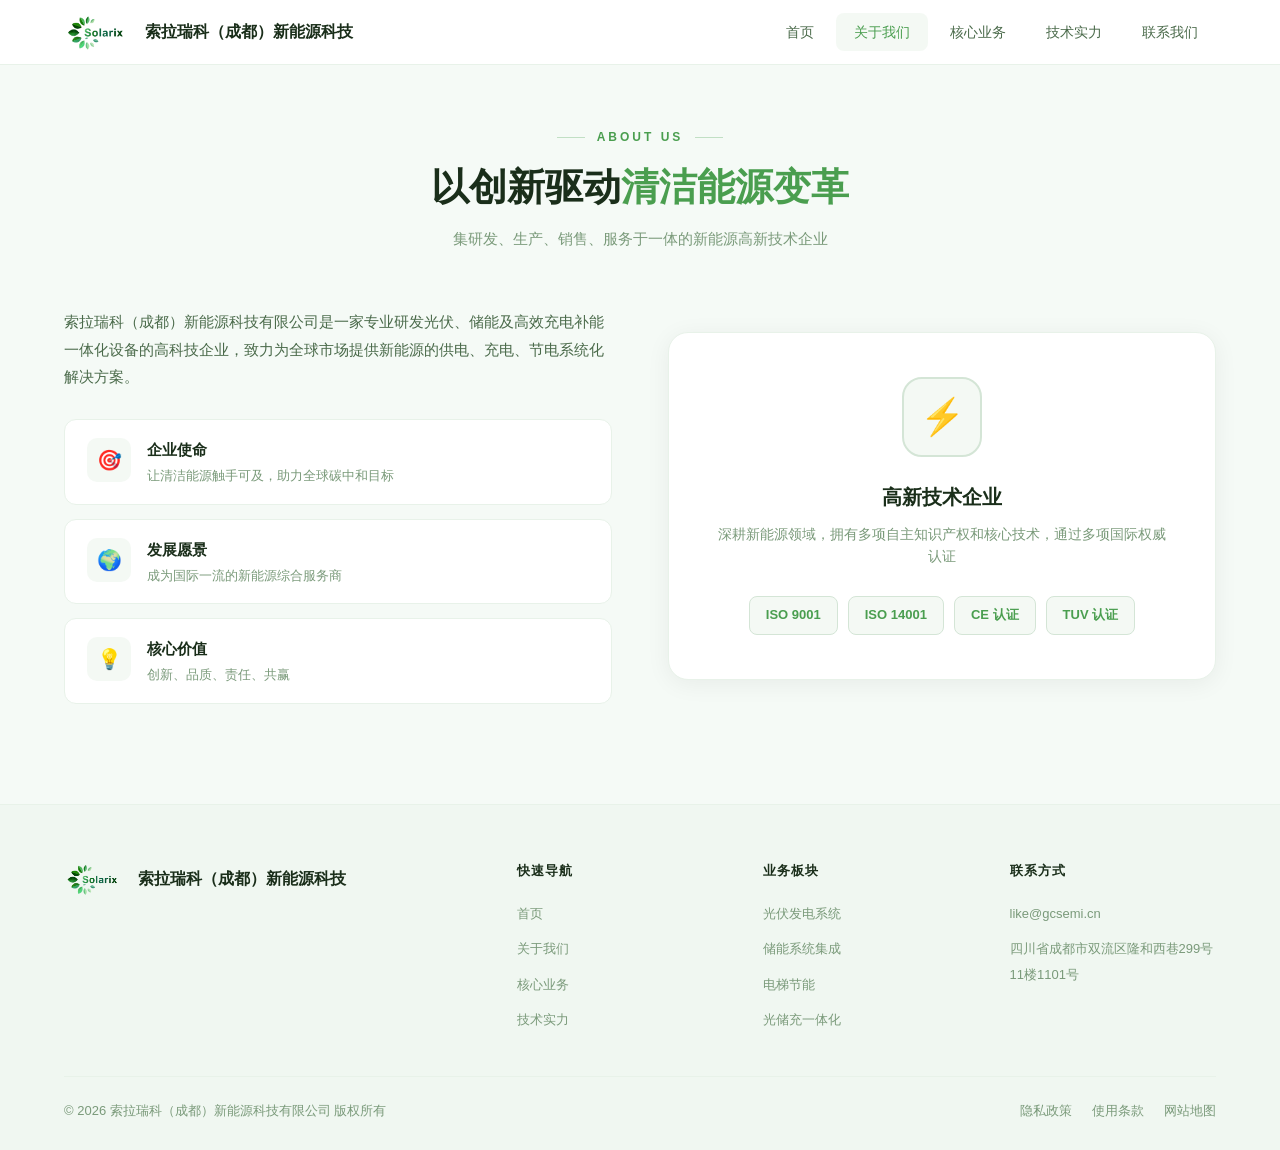
==== about.html @ 478a412e "Initial website deploy" ====
<!DOCTYPE html>
<html lang="zh-CN">
<head>
<meta charset="UTF-8">
<meta name="viewport" content="width=device-width, initial-scale=1.0">
<title>关于我们 - 索拉瑞科（成都）新能源科技</title>
<link rel="stylesheet" href="style.css">
</head>
<body>
<!-- ==================== 顶部导航 ==================== -->
<header class="header" id="header">
  <div class="header-inner">
    <a href="index.html" class="logo">
      <img src="logo.png" alt="索拉瑞科（成都）新能源科技" class="logo-img">
      <span class="logo-text">索拉瑞科（成都）新能源科技</span>
    </a>
    <button class="menu-toggle" id="menuToggle" aria-label="菜单">
      <span></span><span></span><span></span>
    </button>
    <ul class="nav-links" id="navMenu">
      <li><a href="index.html">首页</a></li>
      <li><a href="about.html">关于我们</a></li>
      <li><a href="business.html">核心业务</a></li>
      <li><a href="tech.html">技术实力</a></li>
      <li><a href="contact.html">联系我们</a></li>
    </ul>
  </div>
</header>
<!-- ==================== 关于我们 ==================== -->
<section class="section section-top section-alt">
  <div class="container">
    <div class="section-header">
      <div class="section-tag">ABOUT US</div>
      <h2 class="section-title">以创新驱动<span class="hl">清洁能源变革</span></h2>
      <p class="section-subtitle">集研发、生产、销售、服务于一体的新能源高新技术企业</p>
    </div>
    <div class="about-grid">
      <div>
        <p class="about-desc">
          索拉瑞科（成都）新能源科技有限公司是一家专业研发光伏、储能及高效充电补能一体化设备的高科技企业，致力为全球市场提供新能源的供电、充电、节电系统化解决方案。
        </p>
        <div class="about-features">
          <div class="about-feature">
            <div class="fi">🎯</div>
            <div>
              <h4>企业使命</h4>
              <p>让清洁能源触手可及，助力全球碳中和目标</p>
            </div>
          </div>
          <div class="about-feature">
            <div class="fi">🌍</div>
            <div>
              <h4>发展愿景</h4>
              <p>成为国际一流的新能源综合服务商</p>
            </div>
          </div>
          <div class="about-feature">
            <div class="fi">💡</div>
            <div>
              <h4>核心价值</h4>
              <p>创新、品质、责任、共赢</p>
            </div>
          </div>
        </div>
      </div>
      <div class="about-card">
        <div class="big-icon">⚡</div>
        <h3>高新技术企业</h3>
        <p>深耕新能源领域，拥有多项自主知识产权和核心技术，通过多项国际权威认证</p>
        <div class="cert-list">
          <span class="cert-item">ISO 9001</span>
          <span class="cert-item">ISO 14001</span>
          <span class="cert-item">CE 认证</span>
          <span class="cert-item">TUV 认证</span>
        </div>
      </div>
    </div>
  </div>
</section>
<!-- ==================== 页脚 ==================== -->
<footer class="footer">
  <div class="container">
    <div class="footer-grid">
      <div class="footer-brand">
        <div class="footer-logo-wrap">
          <img src="logo.png" alt="索拉瑞科（成都）新能源科技" class="footer-logo-img">
          <span class="footer-logo-text">索拉瑞科（成都）新能源科技</span>
        </div>
      </div>
      <div class="footer-col">
        <h4>快速导航</h4>
        <ul>
          <li><a href="index.html">首页</a></li>
          <li><a href="about.html">关于我们</a></li>
          <li><a href="business.html">核心业务</a></li>
          <li><a href="tech.html">技术实力</a></li>
        </ul>
      </div>
      <div class="footer-col">
        <h4>业务板块</h4>
        <ul>
          <li><a href="business.html">光伏发电系统</a></li>
          <li><a href="business.html">储能系统集成</a></li>
          <li><a href="business.html">电梯节能</a></li>
          <li><a href="business.html">光储充一体化</a></li>
        </ul>
      </div>
      <div class="footer-col">
        <h4>联系方式</h4>
        <ul>
          <li><a>like@gcsemi.cn</a></li>
          <li><a>四川省成都市双流区隆和西巷299号11楼1101号</a></li>
        </ul>
      </div>
    </div>
    <div class="footer-bottom">
      <span>&copy; 2026 索拉瑞科（成都）新能源科技有限公司 版权所有</span>
      <div class="links">
        <a href="#">隐私政策</a>
        <a href="#">使用条款</a>
        <a href="#">网站地图</a>
      </div>
    </div>
  </div>
</footer>

<button class="back-to-top" id="backToTop" aria-label="回到顶部">↑</button>
<div class="toast" id="toast"></div>
<script>
(function() {
  var menuToggle = document.getElementById('menuToggle');
  var navMenu = document.getElementById('navMenu');
  var header = document.getElementById('header');
  var backToTop = document.getElementById('backToTop');

  menuToggle.addEventListener('click', function() {
    this.classList.toggle('open');
    navMenu.classList.toggle('open');
  });

  navMenu.querySelectorAll('a').forEach(function(link) {
    link.addEventListener('click', function() {
      menuToggle.classList.remove('open');
      navMenu.classList.remove('open');
    });
  });

  window.addEventListener('scroll', function() {
    header.classList.toggle('scrolled', window.scrollY > 10);
    backToTop.classList.toggle('visible', window.scrollY > 600);
  });

  backToTop.addEventListener('click', function() {
    window.scrollTo({ top: 0, behavior: 'smooth' });
  });

  // 导航高亮
  var page = location.pathname.split('/').pop() || 'index.html';
  var anchors = navMenu.querySelectorAll('a');
  anchors.forEach(function(a) {
    if (a.getAttribute('href') === page) {
      a.classList.add('active');
    }
  });
})();
</script>
</body>
</html>
---- style.css ----
:root {
  --bg-white:    #ffffff;
  --bg-light:    #f5faf6;
  --bg-card:     #ffffff;
  --bg-surface:  #eef5ef;
  --border:      #d4e5d6;
  --border-light:#e8f2e9;
  --text-primary:   #1a2e1a;
  --text-secondary: #4a6a4a;
  --text-muted:     #7a9a7a;
  --accent:       #4a9e4f;
  --accent-light: #6dbb70;
  --accent-bg:    rgba(74,158,79,0.06);
  --accent-bg-hover: rgba(74,158,79,0.12);
  --gradient-accent: linear-gradient(135deg, #4a9e4f, #66bb6a);
  --radius: 12px;
  --radius-lg: 20px;
  --shadow-sm: 0 2px 12px rgba(0,0,0,0.04);
  --shadow-md: 0 4px 24px rgba(0,0,0,0.06);
  --shadow-lg: 0 8px 40px rgba(0,0,0,0.08);
}

* { margin: 0; padding: 0; box-sizing: border-box; }

html { scroll-behavior: smooth; scroll-padding-top: 72px; }

body {
  font-family: -apple-system, BlinkMacSystemFont, "Segoe UI", "PingFang SC", "Microsoft YaHei", "Hiragino Sans GB", "Helvetica Neue", Arial, sans-serif;
  background: var(--bg-white);
  color: var(--text-primary);
  line-height: 1.6;
  overflow-x: hidden;
}

.container {
  max-width: 1200px;
  margin: 0 auto;
  padding: 0 24px;
  position: relative;
  z-index: 1;
}

/* ===== 顶部导航 ===== */
.header {
  position: fixed;
  top: 0;
  left: 0;
  right: 0;
  z-index: 1000;
  background: rgba(255,255,255,0.94);
  backdrop-filter: blur(12px);
  -webkit-backdrop-filter: blur(12px);
  border-bottom: 1px solid var(--border-light);
  transition: all 0.3s;
}

.header.scrolled { box-shadow: 0 2px 20px rgba(0,0,0,0.06); }

.header-inner {
  max-width: 1200px;
  margin: 0 auto;
  padding: 0 24px;
  display: flex;
  align-items: center;
  justify-content: space-between;
  height: 64px;
}

.logo {
  display: flex;
  align-items: center;
  gap: 10px;
  text-decoration: none;
}

.logo-img {
  height: 40px;
  width: auto;
  object-fit: contain;
}

.logo-text {
  font-size: 16px;
  font-weight: 700;
  color: var(--text-primary);
  white-space: nowrap;
}

.nav-links {
  display: flex;
  list-style: none;
  gap: 4px;
}

.nav-links a {
  display: block;
  padding: 8px 18px;
  border-radius: 8px;
  font-size: 14px;
  font-weight: 500;
  color: var(--text-secondary);
  text-decoration: none;
  transition: all 0.25s;
}

.nav-links a:hover,
.nav-links a.active {
  color: var(--accent);
  background: var(--accent-bg);
}

.menu-toggle {
  display: none;
  background: none;
  border: none;
  width: 36px;
  height: 36px;
  cursor: pointer;
  flex-direction: column;
  align-items: center;
  justify-content: center;
  gap: 5px;
  padding: 4px;
}

.menu-toggle span {
  display: block;
  width: 22px;
  height: 2px;
  background: var(--text-secondary);
  border-radius: 2px;
  transition: all 0.3s;
}

.menu-toggle.open span:nth-child(1) { transform: rotate(45deg) translate(5px, 5px); background: var(--accent); }
.menu-toggle.open span:nth-child(2) { opacity: 0; }
.menu-toggle.open span:nth-child(3) { transform: rotate(-45deg) translate(5px, -5px); background: var(--accent); }

/* ===== 区块通用 ===== */
.section { padding: 100px 0; position: relative; }
.section-top { padding: 120px 0 100px; position: relative; }

.section-header {
  text-align: center;
  margin-bottom: 56px;
}

.section-tag {
  display: inline-flex;
  align-items: center;
  gap: 12px;
  font-size: 12px;
  font-weight: 700;
  letter-spacing: 3px;
  color: var(--accent);
  margin-bottom: 16px;
}

.section-tag::before,
.section-tag::after {
  content: '';
  width: 28px;
  height: 1px;
  background: var(--accent);
  opacity: 0.3;
}

.section-title {
  font-size: clamp(26px, 3.5vw, 38px);
  font-weight: 800;
  color: var(--text-primary);
  line-height: 1.3;
  margin-bottom: 14px;
}

.section-title .hl {
  color: var(--accent);
}

.section-subtitle {
  font-size: 15px;
  color: var(--text-muted);
  max-width: 580px;
  margin: 0 auto;
  line-height: 1.7;
}

/* ===== Hero（首页）===== */
.hero {
  padding: 170px 0 120px;
  text-align: center;
  position: relative;
  background: linear-gradient(180deg, #f5faf6 0%, #ffffff 100%);
}

.hero-badge {
  display: inline-flex;
  align-items: center;
  gap: 8px;
  padding: 8px 20px;
  background: var(--accent-bg);
  border: 1px solid var(--border);
  border-radius: 9999px;
  font-size: 13px;
  font-weight: 600;
  color: var(--accent);
  margin-bottom: 32px;
  letter-spacing: 0.5px;
}

.hero-badge .dot {
  width: 6px;
  height: 6px;
  background: var(--accent);
  border-radius: 50%;
  animation: pulse-dot 2s infinite;
}

@keyframes pulse-dot {
  0%, 100% { box-shadow: 0 0 0 0 rgba(74,158,79,0.5); }
  50% { box-shadow: 0 0 0 8px rgba(74,158,79,0); }
}

.hero h1 {
  font-size: clamp(36px, 5.5vw, 60px);
  font-weight: 900;
  color: var(--text-primary);
  line-height: 1.15;
  margin-bottom: 20px;
  letter-spacing: -0.5px;
}

.hero h1 .accent {
  color: var(--accent);
}

.hero-desc {
  font-size: clamp(15px, 1.8vw, 19px);
  color: var(--text-secondary);
  margin-bottom: 48px;
  line-height: 1.7;
  max-width: 620px;
  margin-left: auto;
  margin-right: auto;
}

.hero-stats {
  display: flex;
  gap: 56px;
  justify-content: center;
  flex-wrap: wrap;
  margin-bottom: 52px;
}

.hero-stat {
  text-align: center;
  position: relative;
}

.hero-stat:not(:last-child)::after {
  content: '';
  position: absolute;
  right: -28px;
  top: 10%;
  height: 60%;
  width: 1px;
  background: var(--border);
}

.hero-stat .num {
  font-size: clamp(30px, 4.5vw, 48px);
  font-weight: 900;
  color: var(--accent);
  line-height: 1;
  font-variant-numeric: tabular-nums;
}

.hero-stat .lbl {
  font-size: 13px;
  color: var(--text-muted);
  margin-top: 10px;
  letter-spacing: 0.5px;
}

.btn-primary {
  display: inline-flex;
  align-items: center;
  gap: 10px;
  padding: 14px 36px;
  background: var(--gradient-accent);
  color: #fff;
  border: none;
  border-radius: 9999px;
  font-size: 15px;
  font-weight: 700;
  cursor: pointer;
  text-decoration: none;
  transition: all 0.3s;
  box-shadow: 0 4px 20px rgba(74,158,79,0.25);
  letter-spacing: 0.5px;
}

.btn-primary:hover {
  transform: translateY(-2px);
  box-shadow: 0 6px 28px rgba(74,158,79,0.35);
}

.btn-outline {
  display: inline-flex;
  align-items: center;
  gap: 8px;
  padding: 14px 36px;
  background: transparent;
  color: var(--accent);
  border: 2px solid var(--border);
  border-radius: 9999px;
  font-size: 15px;
  font-weight: 600;
  cursor: pointer;
  text-decoration: none;
  transition: all 0.3s;
}

.btn-outline:hover {
  border-color: var(--accent);
  background: var(--accent-bg);
}

.hero-btns {
  display: flex;
  gap: 16px;
  justify-content: center;
  flex-wrap: wrap;
}

/* ===== 关于我们 ===== */
.section-alt { background: var(--bg-light); }

.about-grid {
  display: grid;
  grid-template-columns: 1fr 1fr;
  gap: 56px;
  align-items: center;
}

.about-desc {
  font-size: 15px;
  color: var(--text-secondary);
  line-height: 1.85;
  margin-bottom: 28px;
}

.about-features {
  display: flex;
  flex-direction: column;
  gap: 14px;
}

.about-feature {
  display: flex;
  align-items: flex-start;
  gap: 16px;
  padding: 18px 22px;
  background: var(--bg-white);
  border-radius: var(--radius);
  border: 1px solid var(--border-light);
  transition: all 0.3s;
}

.about-feature:hover {
  border-color: var(--accent);
  box-shadow: var(--shadow-sm);
}

.about-feature .fi {
  width: 44px;
  height: 44px;
  min-width: 44px;
  background: var(--accent-bg);
  border-radius: 10px;
  display: flex;
  align-items: center;
  justify-content: center;
  font-size: 20px;
}

.about-feature h4 {
  font-size: 15px;
  font-weight: 600;
  color: var(--text-primary);
  margin-bottom: 4px;
}

.about-feature p {
  font-size: 13px;
  color: var(--text-muted);
  line-height: 1.5;
}

.about-card {
  background: var(--bg-white);
  border: 1px solid var(--border-light);
  border-radius: var(--radius-lg);
  padding: 44px;
  text-align: center;
  box-shadow: var(--shadow-md);
}

.about-card .big-icon {
  width: 80px;
  height: 80px;
  background: var(--accent-bg);
  border: 2px solid var(--border);
  border-radius: 20px;
  display: flex;
  align-items: center;
  justify-content: center;
  font-size: 36px;
  margin: 0 auto 24px;
}

.about-card h3 {
  font-size: 20px;
  font-weight: 700;
  color: var(--text-primary);
  margin-bottom: 10px;
}

.about-card > p {
  font-size: 14px;
  color: var(--text-muted);
  line-height: 1.6;
  margin-bottom: 28px;
}

.cert-list {
  display: flex;
  gap: 10px;
  justify-content: center;
  flex-wrap: wrap;
}

.cert-item {
  padding: 8px 16px;
  background: var(--accent-bg);
  color: var(--accent);
  border: 1px solid var(--border);
  border-radius: 8px;
  font-size: 13px;
  font-weight: 600;
}

/* ===== 核心业务 ===== */
.business-grid {
  display: grid;
  grid-template-columns: repeat(3, 1fr);
  gap: 24px;
}

.biz-card {
  background: var(--bg-white);
  border: 1px solid var(--border-light);
  border-radius: var(--radius-lg);
  padding: 36px 28px;
  text-align: center;
  transition: all 0.35s;
  box-shadow: var(--shadow-sm);
}

.biz-card:hover {
  border-color: var(--accent);
  box-shadow: var(--shadow-lg);
  transform: translateY(-4px);
}

.biz-card .icon {
  width: 64px;
  height: 64px;
  background: var(--accent-bg);
  border-radius: 16px;
  display: flex;
  align-items: center;
  justify-content: center;
  font-size: 30px;
  margin: 0 auto 20px;
  transition: all 0.35s;
}

.biz-card:hover .icon {
  background: var(--gradient-accent);
}

.biz-card h3 {
  font-size: 17px;
  font-weight: 700;
  color: var(--text-primary);
  margin-bottom: 10px;
}

.biz-card p {
  font-size: 13px;
  color: var(--text-muted);
  line-height: 1.65;
}

/* ===== 光储充一体化详情 ===== */
.feature-detail-section .section-header {
  margin-bottom: 56px;
}

.feature-detail {
  display: grid;
  grid-template-columns: 1fr 1fr;
  gap: 48px;
  align-items: center;
  margin-bottom: 56px;
}

.feature-detail:last-child {
  margin-bottom: 0;
}

.feature-detail.reverse {
  direction: rtl;
}

.feature-detail.reverse > * {
  direction: ltr;
}

.feature-detail-text h3 {
  font-size: 22px;
  font-weight: 700;
  color: var(--text-primary);
  margin-bottom: 24px;
}

.feature-list {
  list-style: none;
  display: flex;
  flex-direction: column;
  gap: 16px;
}

.feature-list li {
  display: flex;
  align-items: flex-start;
  gap: 12px;
  font-size: 15px;
  color: var(--text-secondary);
  line-height: 1.7;
}

.feature-list .marker {
  width: 8px;
  height: 8px;
  min-width: 8px;
  margin-top: 9px;
  background: var(--accent);
  border-radius: 50%;
  box-shadow: 0 0 0 4px var(--accent-bg);
}

.feature-desc {
  font-size: 15px;
  color: var(--text-secondary);
  line-height: 1.85;
}

.feature-detail-img {
  border-radius: var(--radius-lg);
  overflow: hidden;
  box-shadow: var(--shadow-lg);
  border: 1px solid var(--border-light);
}

.feature-detail-img img {
  width: 100%;
  height: 100%;
  object-fit: cover;
  display: block;
}

/* ===== 系统优势及特点 ===== */
.advantage-section .section-header {
  margin-bottom: 56px;
}

.advantage-intro {
  display: grid;
  grid-template-areas:
    "top-left    center    top-right"
    "bottom-left center    bottom-right";
  grid-template-columns: 1fr 260px 1fr;
  grid-template-rows: 1fr 1fr;
  gap: 36px 48px;
  align-items: stretch;
  justify-items: stretch;
  max-width: 1100px;
  margin: 0 auto;
}

.advantage-center {
  width: 260px;
  height: 260px;
  border-radius: 50%;
  overflow: hidden;
  background: var(--bg-white);
  box-shadow: 0 12px 56px rgba(74, 158, 79, 0.18);
  border: 4px solid var(--accent-light);
  display: flex;
  align-items: center;
  justify-content: center;
  padding: 24px;
  transition: all 0.4s;
  align-self: center;
}

.advantage-center img {
  width: 100%;
  height: 100%;
  object-fit: contain;
  display: block;
}

.advantage-card {
  background: var(--bg-white);
  border: 1px solid var(--border-light);
  border-radius: var(--radius-lg);
  padding: 28px;
  box-shadow: var(--shadow-sm);
  transition: all 0.35s;
  display: flex;
  flex-direction: column;
  height: 100%;
}

.advantage-card:hover {
  border-color: var(--accent);
  box-shadow: var(--shadow-lg);
  transform: translateY(-3px);
}

.advantage-num {
  display: inline-block;
  font-size: 13px;
  font-weight: 700;
  color: var(--accent);
  background: var(--accent-bg);
  padding: 4px 12px;
  border-radius: 20px;
  margin-bottom: 14px;
}

.advantage-card h4 {
  font-size: 17px;
  font-weight: 700;
  color: var(--text-primary);
  margin-bottom: 14px;
  line-height: 1.4;
}

.advantage-card ul {
  list-style: none;
  display: flex;
  flex-direction: column;
  gap: 8px;
  flex: 1;
}

.advantage-card li {
  position: relative;
  padding-left: 18px;
  font-size: 14px;
  color: var(--text-secondary);
  line-height: 1.6;
}

.advantage-card li::before {
  content: "";
  position: absolute;
  left: 0;
  top: 10px;
  width: 6px;
  height: 6px;
  background: var(--accent-light);
  border-radius: 50%;
}

/* ===== 技术实力 ===== */
.tech-grid {
  display: grid;
  grid-template-columns: 1fr 1fr;
  gap: 48px;
  align-items: start;
}

.tech-list {
  display: flex;
  flex-direction: column;
  gap: 14px;
}

.tech-item {
  display: flex;
  align-items: center;
  gap: 16px;
  padding: 20px 24px;
  background: var(--bg-white);
  border: 1px solid var(--border-light);
  border-radius: var(--radius);
  transition: all 0.3s;
  box-shadow: var(--shadow-sm);
}

.tech-item:hover {
  border-color: var(--accent);
  box-shadow: var(--shadow-md);
}

.tech-item .n {
  width: 40px;
  height: 40px;
  min-width: 40px;
  background: var(--accent-bg);
  border: 1px solid var(--border);
  color: var(--accent);
  border-radius: 50%;
  display: flex;
  align-items: center;
  justify-content: center;
  font-weight: 800;
  font-size: 14px;
}

.tech-item h4 {
  font-size: 15px;
  font-weight: 600;
  color: var(--text-primary);
  margin-bottom: 2px;
}

.tech-item p {
  font-size: 12px;
  color: var(--text-muted);
}

.tech-highlight {
  background: var(--bg-white);
  border: 1px solid var(--border-light);
  border-radius: var(--radius-lg);
  padding: 48px 36px;
  text-align: center;
  box-shadow: var(--shadow-md);
}

.tech-highlight .big {
  font-size: 72px;
  font-weight: 900;
  line-height: 1;
  color: var(--accent);
  margin-bottom: 10px;
}

.tech-highlight .big-label {
  font-size: 16px;
  color: var(--text-secondary);
  margin-bottom: 36px;
}

.tech-tags {
  display: flex;
  flex-wrap: wrap;
  gap: 10px;
  justify-content: center;
}

.tech-tags span {
  padding: 8px 18px;
  background: var(--accent-bg);
  border: 1px solid var(--border);
  border-radius: 9999px;
  font-size: 13px;
  font-weight: 500;
  color: var(--accent);
}

/* ===== 联系我们 ===== */
.contact-grid {
  display: grid;
  grid-template-columns: 1fr 1.3fr;
  gap: 52px;
  align-items: start;
}

.contact-info-list {
  display: flex;
  flex-direction: column;
  gap: 16px;
  margin-bottom: 24px;
}

.contact-info-item {
  display: flex;
  align-items: flex-start;
  gap: 16px;
  padding: 16px 20px;
  background: var(--bg-white);
  border: 1px solid var(--border-light);
  border-radius: var(--radius);
  transition: all 0.3s;
  box-shadow: var(--shadow-sm);
}

.contact-info-item:hover {
  border-color: var(--accent);
  box-shadow: var(--shadow-md);
}

.contact-info-item .ico {
  width: 46px;
  height: 46px;
  min-width: 46px;
  background: var(--accent-bg);
  border-radius: 12px;
  display: flex;
  align-items: center;
  justify-content: center;
  font-size: 20px;
}

.contact-info-item h4 {
  font-size: 14px;
  font-weight: 600;
  color: var(--text-primary);
  margin-bottom: 2px;
}

.contact-info-item p {
  font-size: 14px;
  color: var(--text-muted);
}

.contact-qr-box {
  display: flex;
  align-items: center;
  gap: 16px;
  padding: 20px;
  background: var(--bg-white);
  border: 1px solid var(--border-light);
  border-radius: var(--radius);
  box-shadow: var(--shadow-sm);
}

.qr-placeholder {
  width: 84px;
  height: 84px;
  min-width: 84px;
  background: var(--bg-surface);
  border: 2px dashed var(--border);
  border-radius: 10px;
  display: flex;
  align-items: center;
  justify-content: center;
  font-size: 11px;
  color: var(--text-muted);
  text-align: center;
  line-height: 1.4;
}

.qr-info h4 {
  font-size: 14px;
  font-weight: 600;
  color: var(--text-primary);
  margin-bottom: 4px;
}

.qr-info p {
  font-size: 12px;
  color: var(--text-muted);
}

.contact-form {
  background: var(--bg-white);
  border: 1px solid var(--border-light);
  border-radius: var(--radius-lg);
  padding: 40px;
  box-shadow: var(--shadow-md);
}

.contact-form h3 {
  font-size: 20px;
  font-weight: 700;
  color: var(--text-primary);
  margin-bottom: 24px;
}

.form-row {
  display: grid;
  grid-template-columns: 1fr 1fr;
  gap: 16px;
  margin-bottom: 16px;
}

.form-group { margin-bottom: 16px; }

.form-group label {
  display: block;
  font-size: 13px;
  font-weight: 600;
  color: var(--text-secondary);
  margin-bottom: 6px;
}

.form-group input,
.form-group textarea,
.form-group select {
  width: 100%;
  padding: 12px 16px;
  background: var(--bg-surface);
  border: 1px solid var(--border);
  border-radius: 10px;
  font-size: 14px;
  color: var(--text-primary);
  transition: all 0.3s;
  font-family: inherit;
  resize: vertical;
}

.form-group input::placeholder,
.form-group textarea::placeholder { color: var(--text-muted); }

.form-group select {
  color: var(--text-secondary);
  cursor: pointer;
}

.form-group input:focus,
.form-group textarea:focus,
.form-group select:focus {
  outline: none;
  border-color: var(--accent);
  box-shadow: 0 0 0 3px rgba(74,158,79,0.1);
}

.btn-submit {
  width: 100%;
  padding: 14px;
  background: var(--gradient-accent);
  color: #fff;
  border: none;
  border-radius: 12px;
  font-size: 16px;
  font-weight: 700;
  cursor: pointer;
  transition: all 0.3s;
  font-family: inherit;
  box-shadow: 0 4px 16px rgba(74,158,79,0.25);
}

.btn-submit:hover {
  box-shadow: 0 6px 24px rgba(74,158,79,0.35);
  transform: translateY(-1px);
}

/* ===== 页脚 ===== */
.footer {
  background: #f0f7f1;
  border-top: 1px solid var(--border-light);
  padding: 56px 0 28px;
}

.footer-grid {
  display: grid;
  grid-template-columns: 2fr 1fr 1fr 1fr;
  gap: 40px;
  margin-bottom: 44px;
}

.footer-logo-wrap {
  display: flex;
  align-items: center;
  gap: 10px;
  margin-bottom: 16px;
}

.footer-logo-img {
  height: 36px;
  width: auto;
  object-fit: contain;
}

.footer-logo-text {
  font-size: 16px;
  font-weight: 700;
  color: var(--text-primary);
}

.footer-brand > p {
  font-size: 13px;
  line-height: 1.7;
  color: var(--text-muted);
}

.footer-col h4 {
  font-size: 13px;
  font-weight: 700;
  color: var(--text-primary);
  margin-bottom: 18px;
  letter-spacing: 1px;
}

.footer-col ul {
  list-style: none;
  display: flex;
  flex-direction: column;
  gap: 10px;
}

.footer-col ul li a {
  color: var(--text-muted);
  text-decoration: none;
  font-size: 13px;
  transition: color 0.2s;
}

.footer-col ul li a:hover { color: var(--accent); }

.footer-bottom {
  border-top: 1px solid var(--border-light);
  padding-top: 24px;
  display: flex;
  justify-content: space-between;
  align-items: center;
  font-size: 13px;
  color: var(--text-muted);
  flex-wrap: wrap;
  gap: 12px;
}

.footer-bottom .links {
  display: flex;
  gap: 20px;
}

.footer-bottom .links a {
  color: var(--text-muted);
  text-decoration: none;
  font-size: 13px;
}

.footer-bottom .links a:hover { color: var(--accent); }

/* ===== Toast ===== */
.toast {
  position: fixed;
  top: 24px;
  left: 50%;
  transform: translateX(-50%) translateY(-120px);
  background: var(--accent);
  color: #fff;
  padding: 12px 30px;
  border-radius: 9999px;
  font-size: 14px;
  font-weight: 700;
  z-index: 9999;
  transition: transform 0.4s cubic-bezier(0.175, 0.885, 0.32, 1.275);
  box-shadow: 0 6px 24px rgba(74,158,79,0.3);
}

.toast.show { transform: translateX(-50%) translateY(0); }

/* ===== 回到顶部 ===== */
.back-to-top {
  position: fixed;
  bottom: 32px;
  right: 32px;
  width: 44px;
  height: 44px;
  background: var(--bg-white);
  border: 1px solid var(--border);
  color: var(--accent);
  border-radius: 50%;
  font-size: 18px;
  cursor: pointer;
  opacity: 0;
  pointer-events: none;
  transition: all 0.3s;
  z-index: 999;
  box-shadow: var(--shadow-md);
}

.back-to-top.visible {
  opacity: 1;
  pointer-events: auto;
}

.back-to-top:hover {
  border-color: var(--accent);
  background: var(--accent);
  color: #fff;
  transform: translateY(-2px);
}

/* ===== 响应式 ===== */
@media (max-width: 900px) {
  .header-inner { height: 56px; }

  .menu-toggle { display: flex; }

  .nav-links {
    position: fixed;
    top: 56px;
    left: 0;
    right: 0;
    background: rgba(255,255,255,0.98);
    backdrop-filter: blur(12px);
    flex-direction: column;
    padding: 16px;
    border-bottom: 1px solid var(--border-light);
    box-shadow: var(--shadow-md);
    transform: translateY(-120%);
    transition: transform 0.3s;
    gap: 2px;
  }

  .nav-links.open { transform: translateY(0); }

  .section { padding: 80px 0; }
  .section-top { padding: 100px 0 80px; }
  .hero { padding: 130px 0 80px; }
  .hero-stats { gap: 28px; }

  .hero-stat:not(:last-child)::after { display: none; }

  .about-grid,
  .tech-grid,
  .contact-grid,
  .feature-detail { grid-template-columns: 1fr; gap: 36px; }

  .feature-detail.reverse { direction: ltr; }

  .feature-detail-text h3 { font-size: 20px; margin-bottom: 20px; }

  .feature-detail-img { order: -1; }

  .business-grid { grid-template-columns: 1fr 1fr; gap: 16px; }

  .advantage-intro {
    grid-template-areas:
      "top-left"
      "top-right"
      "center"
      "bottom-left"
      "bottom-right";
    grid-template-columns: 1fr;
    grid-template-rows: auto;
    gap: 20px;
  }

  .advantage-center { width: 180px; height: 180px; margin: 12px auto; }

  .advantage-card { max-width: 480px; width: 100%; }

  .footer-grid { grid-template-columns: 1fr 1fr; gap: 32px; }

  .form-row { grid-template-columns: 1fr; }
}

@media (max-width: 560px) {
  .business-grid { grid-template-columns: 1fr; }
  .footer-grid { grid-template-columns: 1fr; }
  .footer-bottom { flex-direction: column; text-align: center; }
  .hero-btns { flex-direction: column; align-items: center; }
  .hero-btns .btn-primary,
  .hero-btns .btn-outline { width: 100%; justify-content: center; }
  .hero-stat .num { font-size: 32px; }
}
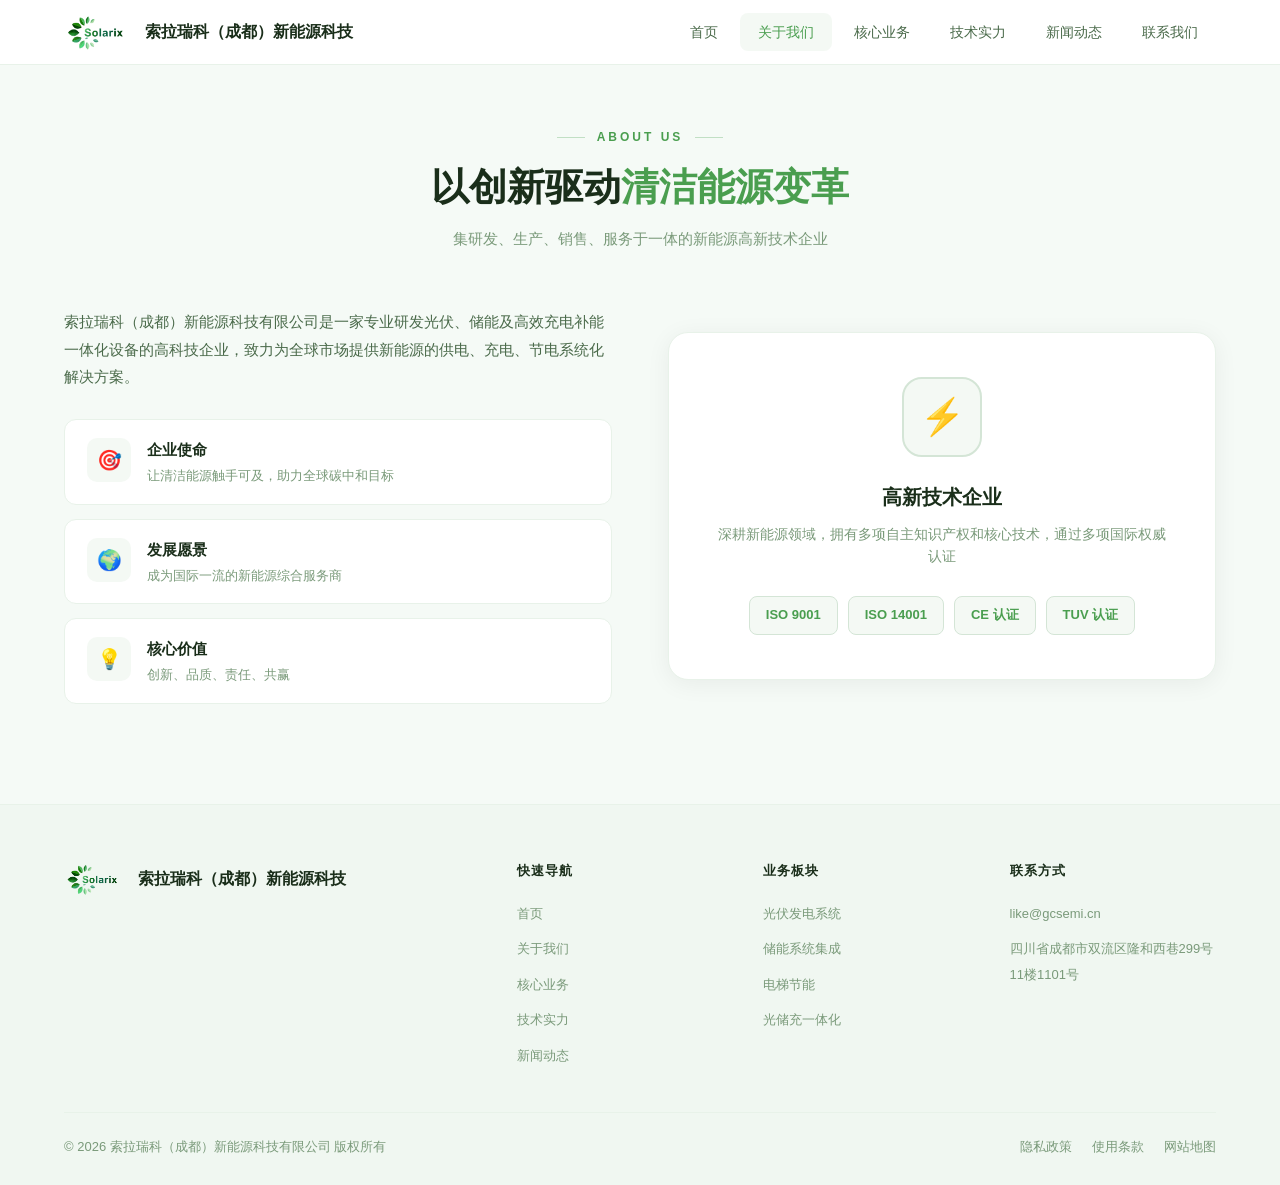
==== commit af440b81: "feat: add CMS backend - about.html" ====
--- a/about.html
+++ b/about.html
@@ -1,168 +1,161 @@
-<!DOCTYPE html>
-<html lang="zh-CN">
-<head>
-<meta charset="UTF-8">
-<meta name="viewport" content="width=device-width, initial-scale=1.0">
-<title>关于我们 - 索拉瑞科（成都）新能源科技</title>
-<link rel="stylesheet" href="style.css">
-</head>
-<body>
-<!-- ==================== 顶部导航 ==================== -->
-<header class="header" id="header">
-  <div class="header-inner">
-    <a href="index.html" class="logo">
-      <img src="logo.png" alt="索拉瑞科（成都）新能源科技" class="logo-img">
-      <span class="logo-text">索拉瑞科（成都）新能源科技</span>
-    </a>
-    <button class="menu-toggle" id="menuToggle" aria-label="菜单">
-      <span></span><span></span><span></span>
-    </button>
-    <ul class="nav-links" id="navMenu">
-      <li><a href="index.html">首页</a></li>
-      <li><a href="about.html">关于我们</a></li>
-      <li><a href="business.html">核心业务</a></li>
-      <li><a href="tech.html">技术实力</a></li>
-      <li><a href="contact.html">联系我们</a></li>
-    </ul>
-  </div>
-</header>
-<!-- ==================== 关于我们 ==================== -->
-<section class="section section-top section-alt">
-  <div class="container">
-    <div class="section-header">
-      <div class="section-tag">ABOUT US</div>
-      <h2 class="section-title">以创新驱动<span class="hl">清洁能源变革</span></h2>
-      <p class="section-subtitle">集研发、生产、销售、服务于一体的新能源高新技术企业</p>
-    </div>
-    <div class="about-grid">
-      <div>
-        <p class="about-desc">
-          索拉瑞科（成都）新能源科技有限公司是一家专业研发光伏、储能及高效充电补能一体化设备的高科技企业，致力为全球市场提供新能源的供电、充电、节电系统化解决方案。
-        </p>
-        <div class="about-features">
-          <div class="about-feature">
-            <div class="fi">🎯</div>
-            <div>
-              <h4>企业使命</h4>
-              <p>让清洁能源触手可及，助力全球碳中和目标</p>
-            </div>
-          </div>
-          <div class="about-feature">
-            <div class="fi">🌍</div>
-            <div>
-              <h4>发展愿景</h4>
-              <p>成为国际一流的新能源综合服务商</p>
-            </div>
-          </div>
-          <div class="about-feature">
-            <div class="fi">💡</div>
-            <div>
-              <h4>核心价值</h4>
-              <p>创新、品质、责任、共赢</p>
-            </div>
-          </div>
-        </div>
-      </div>
-      <div class="about-card">
-        <div class="big-icon">⚡</div>
-        <h3>高新技术企业</h3>
-        <p>深耕新能源领域，拥有多项自主知识产权和核心技术，通过多项国际权威认证</p>
-        <div class="cert-list">
-          <span class="cert-item">ISO 9001</span>
-          <span class="cert-item">ISO 14001</span>
-          <span class="cert-item">CE 认证</span>
-          <span class="cert-item">TUV 认证</span>
-        </div>
-      </div>
-    </div>
-  </div>
-</section>
-<!-- ==================== 页脚 ==================== -->
-<footer class="footer">
-  <div class="container">
-    <div class="footer-grid">
-      <div class="footer-brand">
-        <div class="footer-logo-wrap">
-          <img src="logo.png" alt="索拉瑞科（成都）新能源科技" class="footer-logo-img">
-          <span class="footer-logo-text">索拉瑞科（成都）新能源科技</span>
-        </div>
-      </div>
-      <div class="footer-col">
-        <h4>快速导航</h4>
-        <ul>
-          <li><a href="index.html">首页</a></li>
-          <li><a href="about.html">关于我们</a></li>
-          <li><a href="business.html">核心业务</a></li>
-          <li><a href="tech.html">技术实力</a></li>
-        </ul>
-      </div>
-      <div class="footer-col">
-        <h4>业务板块</h4>
-        <ul>
-          <li><a href="business.html">光伏发电系统</a></li>
-          <li><a href="business.html">储能系统集成</a></li>
-          <li><a href="business.html">电梯节能</a></li>
-          <li><a href="business.html">光储充一体化</a></li>
-        </ul>
-      </div>
-      <div class="footer-col">
-        <h4>联系方式</h4>
-        <ul>
-          <li><a>like@gcsemi.cn</a></li>
-          <li><a>四川省成都市双流区隆和西巷299号11楼1101号</a></li>
-        </ul>
-      </div>
-    </div>
-    <div class="footer-bottom">
-      <span>&copy; 2026 索拉瑞科（成都）新能源科技有限公司 版权所有</span>
-      <div class="links">
-        <a href="#">隐私政策</a>
-        <a href="#">使用条款</a>
-        <a href="#">网站地图</a>
-      </div>
-    </div>
-  </div>
-</footer>
-
-<button class="back-to-top" id="backToTop" aria-label="回到顶部">↑</button>
-<div class="toast" id="toast"></div>
-<script>
-(function() {
-  var menuToggle = document.getElementById('menuToggle');
-  var navMenu = document.getElementById('navMenu');
-  var header = document.getElementById('header');
-  var backToTop = document.getElementById('backToTop');
-
-  menuToggle.addEventListener('click', function() {
-    this.classList.toggle('open');
-    navMenu.classList.toggle('open');
-  });
-
-  navMenu.querySelectorAll('a').forEach(function(link) {
-    link.addEventListener('click', function() {
-      menuToggle.classList.remove('open');
-      navMenu.classList.remove('open');
-    });
-  });
-
-  window.addEventListener('scroll', function() {
-    header.classList.toggle('scrolled', window.scrollY > 10);
-    backToTop.classList.toggle('visible', window.scrollY > 600);
-  });
-
-  backToTop.addEventListener('click', function() {
-    window.scrollTo({ top: 0, behavior: 'smooth' });
-  });
-
-  // 导航高亮
-  var page = location.pathname.split('/').pop() || 'index.html';
-  var anchors = navMenu.querySelectorAll('a');
-  anchors.forEach(function(a) {
-    if (a.getAttribute('href') === page) {
-      a.classList.add('active');
-    }
-  });
-})();
-</script>
-</body>
-</html>+<!DOCTYPE html>
+<html lang="zh-CN">
+<head>
+<meta charset="UTF-8">
+<meta name="viewport" content="width=device-width, initial-scale=1.0">
+<title>关于我们 - 索拉瑞科（成都）新能源科技</title>
+<link rel="stylesheet" href="style.css">
+</head>
+<body>
+<header class="header" id="header">
+  <div class="header-inner">
+    <a href="index.html" class="logo">
+      <img src="logo.png" alt="索拉瑞科（成都）新能源科技" class="logo-img">
+      <span class="logo-text" data-c="company_name">索拉瑞科（成都）新能源科技</span>
+    </a>
+    <button class="menu-toggle" id="menuToggle" aria-label="菜单">
+      <span></span><span></span><span></span>
+    </button>
+    <ul class="nav-links" id="navMenu">
+      <li><a href="index.html">首页</a></li>
+      <li><a href="about.html">关于我们</a></li>
+      <li><a href="business.html">核心业务</a></li>
+      <li><a href="tech.html">技术实力</a></li>
+      <li><a href="news.html">新闻动态</a></li>
+      <li><a href="contact.html">联系我们</a></li>
+    </ul>
+  </div>
+</header>
+<section class="section section-top section-alt">
+  <div class="container">
+    <div class="section-header">
+      <div class="section-tag" id="about-tag">ABOUT US</div>
+      <h2 class="section-title"><span id="about-title-prefix">以创新驱动</span><span class="hl" id="about-title-hl">清洁能源变革</span></h2>
+      <p class="section-subtitle" id="about-subtitle">集研发、生产、销售、服务于一体的新能源高新技术企业</p>
+    </div>
+    <div class="about-grid">
+      <div>
+        <p class="about-desc" id="about-desc">
+          索拉瑞科（成都）新能源科技有限公司是一家专业研发光伏、储能及高效充电补能一体化设备的高科技企业，致力为全球市场提供新能源的供电、充电、节电系统化解决方案。
+        </p>
+        <div class="about-features">
+          <div class="about-feature">
+            <div class="fi">🎯</div>
+            <div>
+              <h4 id="about-mission-title">企业使命</h4>
+              <p id="about-mission-desc">让清洁能源触手可及，助力全球碳中和目标</p>
+            </div>
+          </div>
+          <div class="about-feature">
+            <div class="fi">🌍</div>
+            <div>
+              <h4 id="about-vision-title">发展愿景</h4>
+              <p id="about-vision-desc">成为国际一流的新能源综合服务商</p>
+            </div>
+          </div>
+          <div class="about-feature">
+            <div class="fi">💡</div>
+            <div>
+              <h4 id="about-values-title">核心价值</h4>
+              <p id="about-values-desc">创新、品质、责任、共赢</p>
+            </div>
+          </div>
+        </div>
+      </div>
+      <div class="about-card">
+        <div class="big-icon">⚡</div>
+        <h3 id="about-card-title">高新技术企业</h3>
+        <p id="about-card-desc">深耕新能源领域，拥有多项自主知识产权和核心技术，通过多项国际权威认证</p>
+        <div class="cert-list">
+          <span class="cert-item" id="cert1">ISO 9001</span>
+          <span class="cert-item" id="cert2">ISO 14001</span>
+          <span class="cert-item" id="cert3">CE 认证</span>
+          <span class="cert-item" id="cert4">TUV 认证</span>
+        </div>
+      </div>
+    </div>
+  </div>
+</section>
+<footer class="footer">
+  <div class="container">
+    <div class="footer-grid">
+      <div class="footer-brand">
+        <div class="footer-logo-wrap">
+          <img src="logo.png" alt="索拉瑞科（成都）新能源科技" class="footer-logo-img">
+          <span class="footer-logo-text" data-c="company_name">索拉瑞科（成都）新能源科技</span>
+        </div>
+      </div>
+      <div class="footer-col">
+        <h4>快速导航</h4>
+        <ul>
+          <li><a href="index.html">首页</a></li>
+          <li><a href="about.html">关于我们</a></li>
+          <li><a href="business.html">核心业务</a></li>
+          <li><a href="tech.html">技术实力</a></li>
+          <li><a href="news.html">新闻动态</a></li>
+        </ul>
+      </div>
+      <div class="footer-col">
+        <h4>业务板块</h4>
+        <ul>
+          <li><a href="business.html">光伏发电系统</a></li>
+          <li><a href="business.html">储能系统集成</a></li>
+          <li><a href="business.html">电梯节能</a></li>
+          <li><a href="business.html">光储充一体化</a></li>
+        </ul>
+      </div>
+      <div class="footer-col">
+        <h4>联系方式</h4>
+        <ul>
+          <li><a data-c="email">like@gcsemi.cn</a></li>
+          <li><a data-c="address">四川省成都市双流区隆和西巷299号11楼1101号</a></li>
+        </ul>
+      </div>
+    </div>
+    <div class="footer-bottom">
+      <span>&copy; <span data-c="copyright_year">2026</span> <span data-c="company_full">索拉瑞科（成都）新能源科技有限公司</span> 版权所有</span>
+      <div class="links">
+        <a href="#">隐私政策</a>
+        <a href="#">使用条款</a>
+        <a href="#">网站地图</a>
+      </div>
+    </div>
+  </div>
+</footer>
+<button class="back-to-top" id="backToTop" aria-label="回到顶部">↑</button>
+<div class="toast" id="toast"></div>
+<script src="js/content-loader.js"></script>
+<script>
+(function() {
+  var menuToggle = document.getElementById('menuToggle');
+  var navMenu = document.getElementById('navMenu');
+  var header = document.getElementById('header');
+  var backToTop = document.getElementById('backToTop');
+  menuToggle.addEventListener('click', function() {
+    this.classList.toggle('open');
+    navMenu.classList.toggle('open');
+  });
+  navMenu.querySelectorAll('a').forEach(function(link) {
+    link.addEventListener('click', function() {
+      menuToggle.classList.remove('open');
+      navMenu.classList.remove('open');
+    });
+  });
+  window.addEventListener('scroll', function() {
+    header.classList.toggle('scrolled', window.scrollY > 10);
+    backToTop.classList.toggle('visible', window.scrollY > 600);
+  });
+  backToTop.addEventListener('click', function() {
+    window.scrollTo({ top: 0, behavior: 'smooth' });
+  });
+  var page = location.pathname.split('/').pop() || 'index.html';
+  var anchors = navMenu.querySelectorAll('a');
+  anchors.forEach(function(a) {
+    if (a.getAttribute('href') === page) {
+      a.classList.add('active');
+    }
+  });
+})();
+</script>
+</body>
+</html>
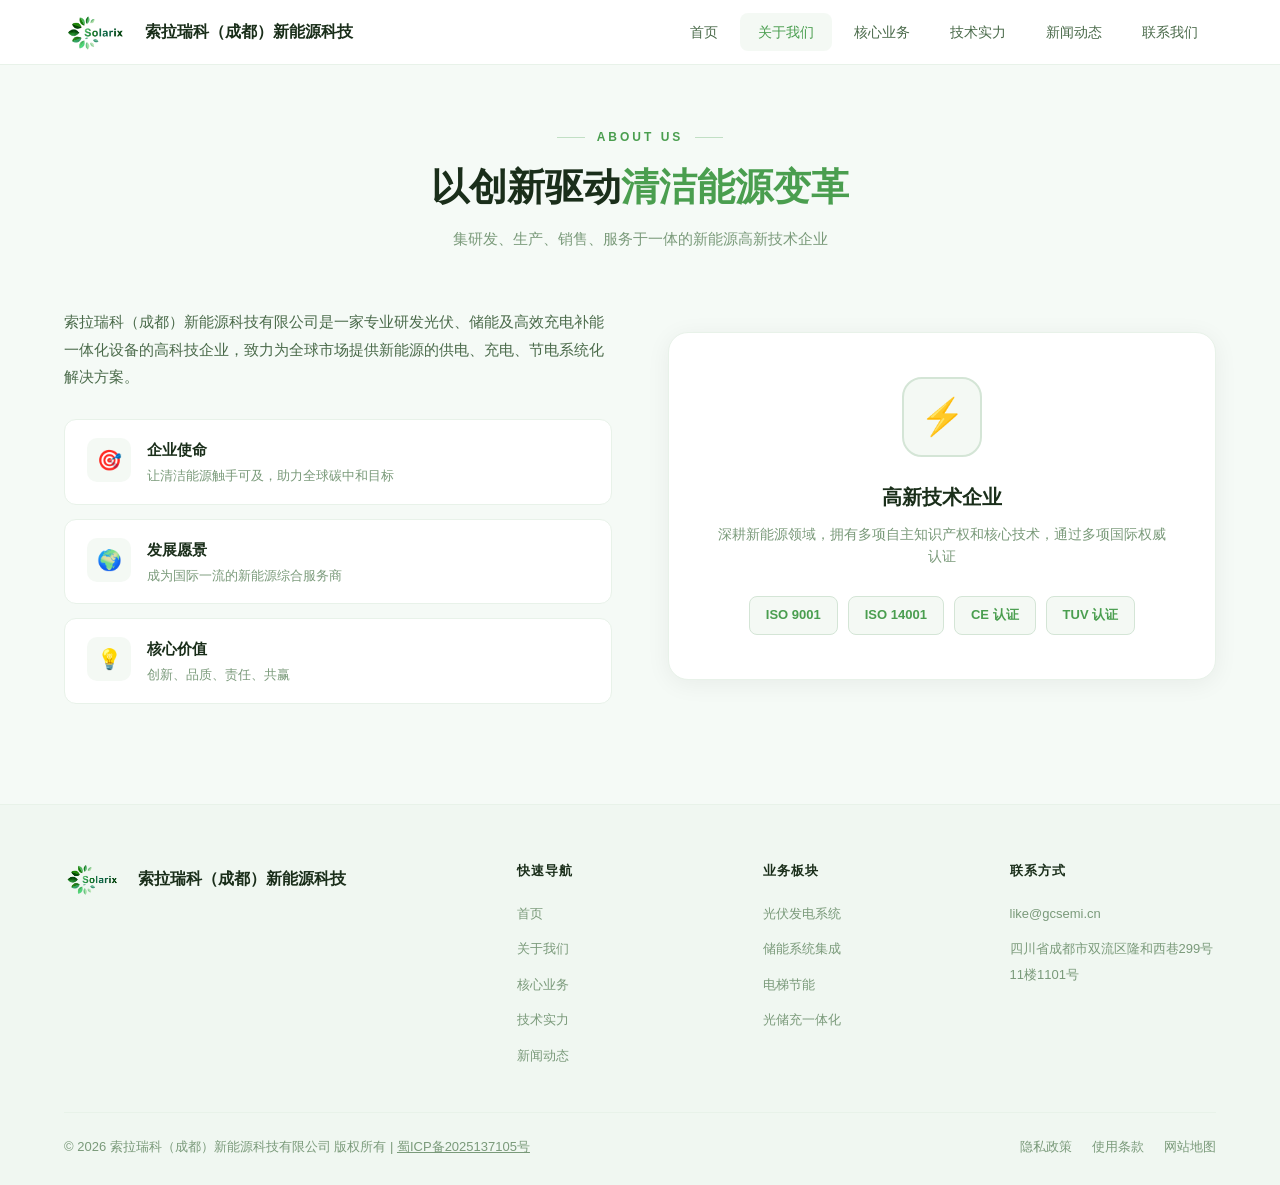
==== commit 3acd44dc: "feat: add ICP备案号 蜀ICP备2025137105号 to footer" ====
--- a/about.html
+++ b/about.html
@@ -113,7 +113,7 @@
       </div>
     </div>
     <div class="footer-bottom">
-      <span>&copy; <span data-c="copyright_year">2026</span> <span data-c="company_full">索拉瑞科（成都）新能源科技有限公司</span> 版权所有</span>
+      <span>&copy; <span data-c="copyright_year">2026</span> <span data-c="company_full">索拉瑞科（成都）新能源科技有限公司</span> 版权所有 | <a href="https://beian.miit.gov.cn/" target="_blank" rel="noopener" style="color:inherit;">蜀ICP备2025137105号</a></span>
       <div class="links">
         <a href="#">隐私政策</a>
         <a href="#">使用条款</a>
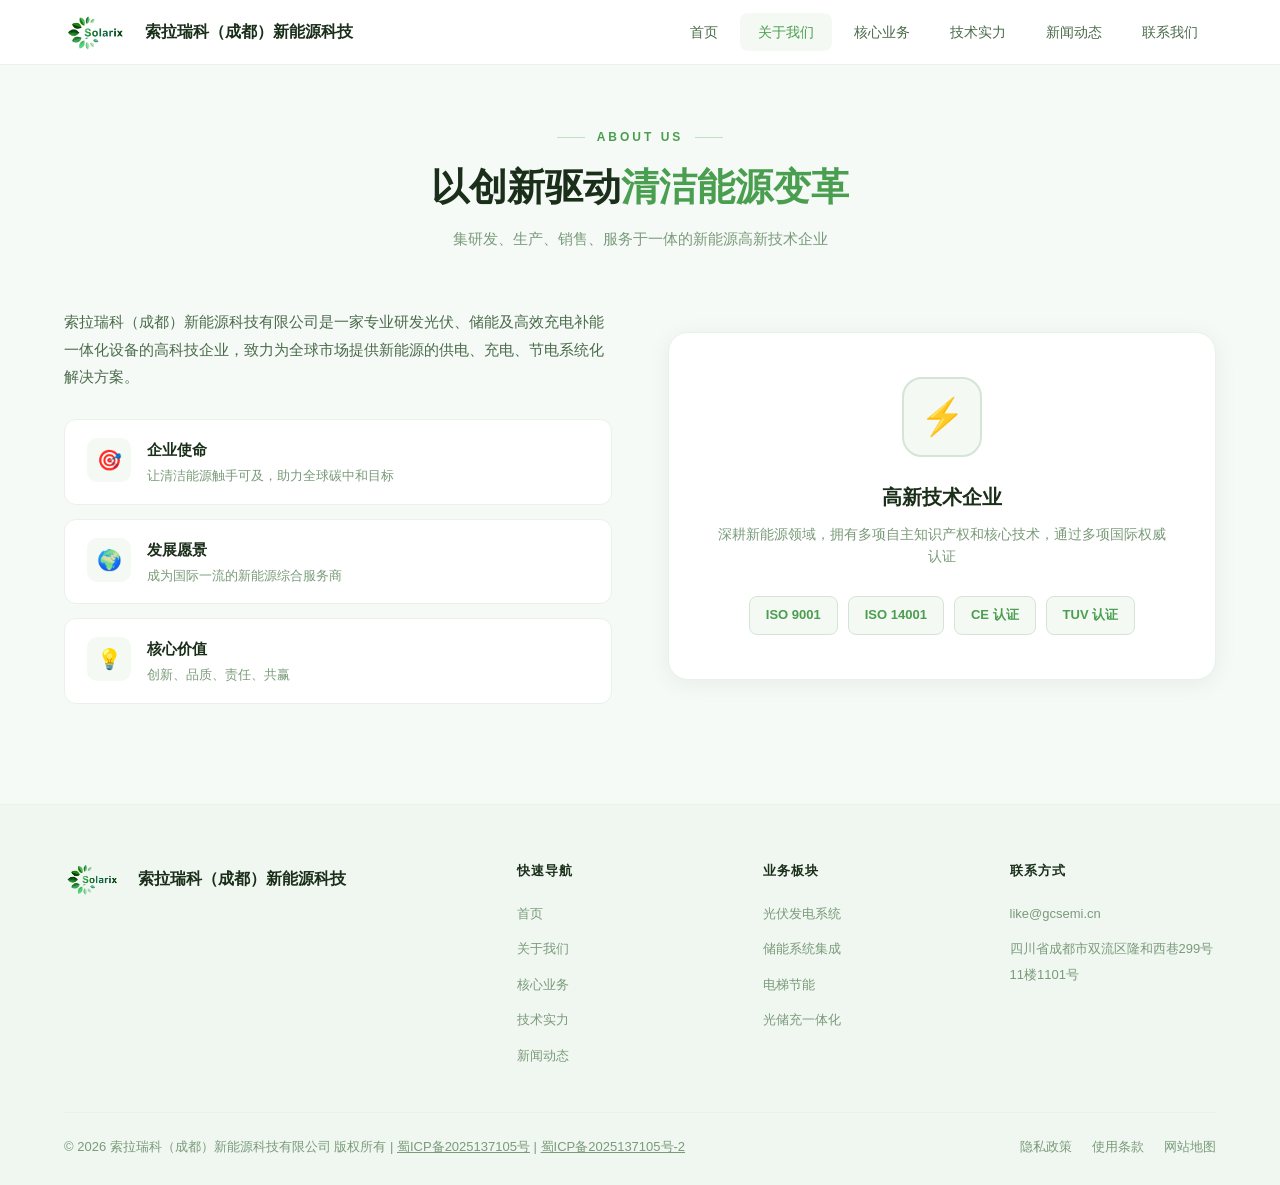
==== commit dc2c6b62: "feat: add 蜀ICP备2025137105号-2 to footer" ====
--- a/about.html
+++ b/about.html
@@ -113,7 +113,7 @@
       </div>
     </div>
     <div class="footer-bottom">
-      <span>&copy; <span data-c="copyright_year">2026</span> <span data-c="company_full">索拉瑞科（成都）新能源科技有限公司</span> 版权所有 | <a href="https://beian.miit.gov.cn/" target="_blank" rel="noopener" style="color:inherit;">蜀ICP备2025137105号</a></span>
+      <span>&copy; <span data-c="copyright_year">2026</span> <span data-c="company_full">索拉瑞科（成都）新能源科技有限公司</span> 版权所有 | <a href="https://beian.miit.gov.cn/" target="_blank" rel="noopener" style="color:inherit;">蜀ICP备2025137105号</a> | <a href="https://beian.miit.gov.cn/" target="_blank" rel="noopener" style="color:inherit;">蜀ICP备2025137105号-2</a></span>
       <div class="links">
         <a href="#">隐私政策</a>
         <a href="#">使用条款</a>
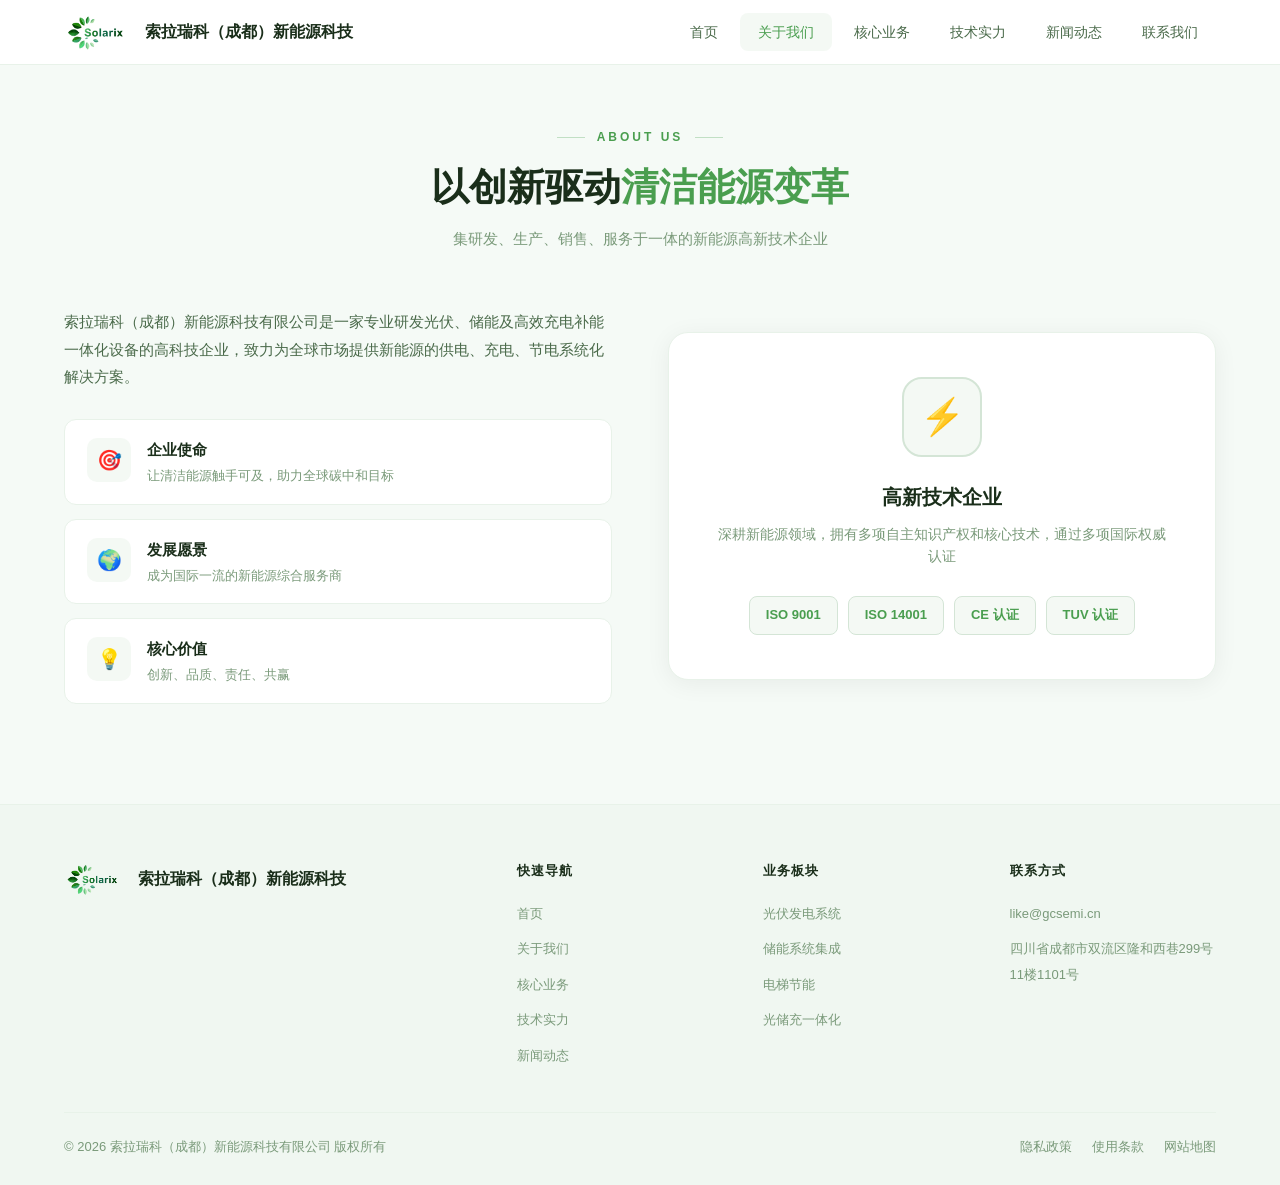
==== commit 93b63231: "feat: remove 蜀ICP备案号 from about.html footer" ====
--- a/about.html
+++ b/about.html
@@ -113,7 +113,7 @@
       </div>
     </div>
     <div class="footer-bottom">
-      <span>&copy; <span data-c="copyright_year">2026</span> <span data-c="company_full">索拉瑞科（成都）新能源科技有限公司</span> 版权所有 | <a href="https://beian.miit.gov.cn/" target="_blank" rel="noopener" style="color:inherit;">蜀ICP备2025137105号</a> | <a href="https://beian.miit.gov.cn/" target="_blank" rel="noopener" style="color:inherit;">蜀ICP备2025137105号-2</a></span>
+      <span>&copy; <span data-c="copyright_year">2026</span> <span data-c="company_full">索拉瑞科（成都）新能源科技有限公司</span> 版权所有</span>
       <div class="links">
         <a href="#">隐私政策</a>
         <a href="#">使用条款</a>
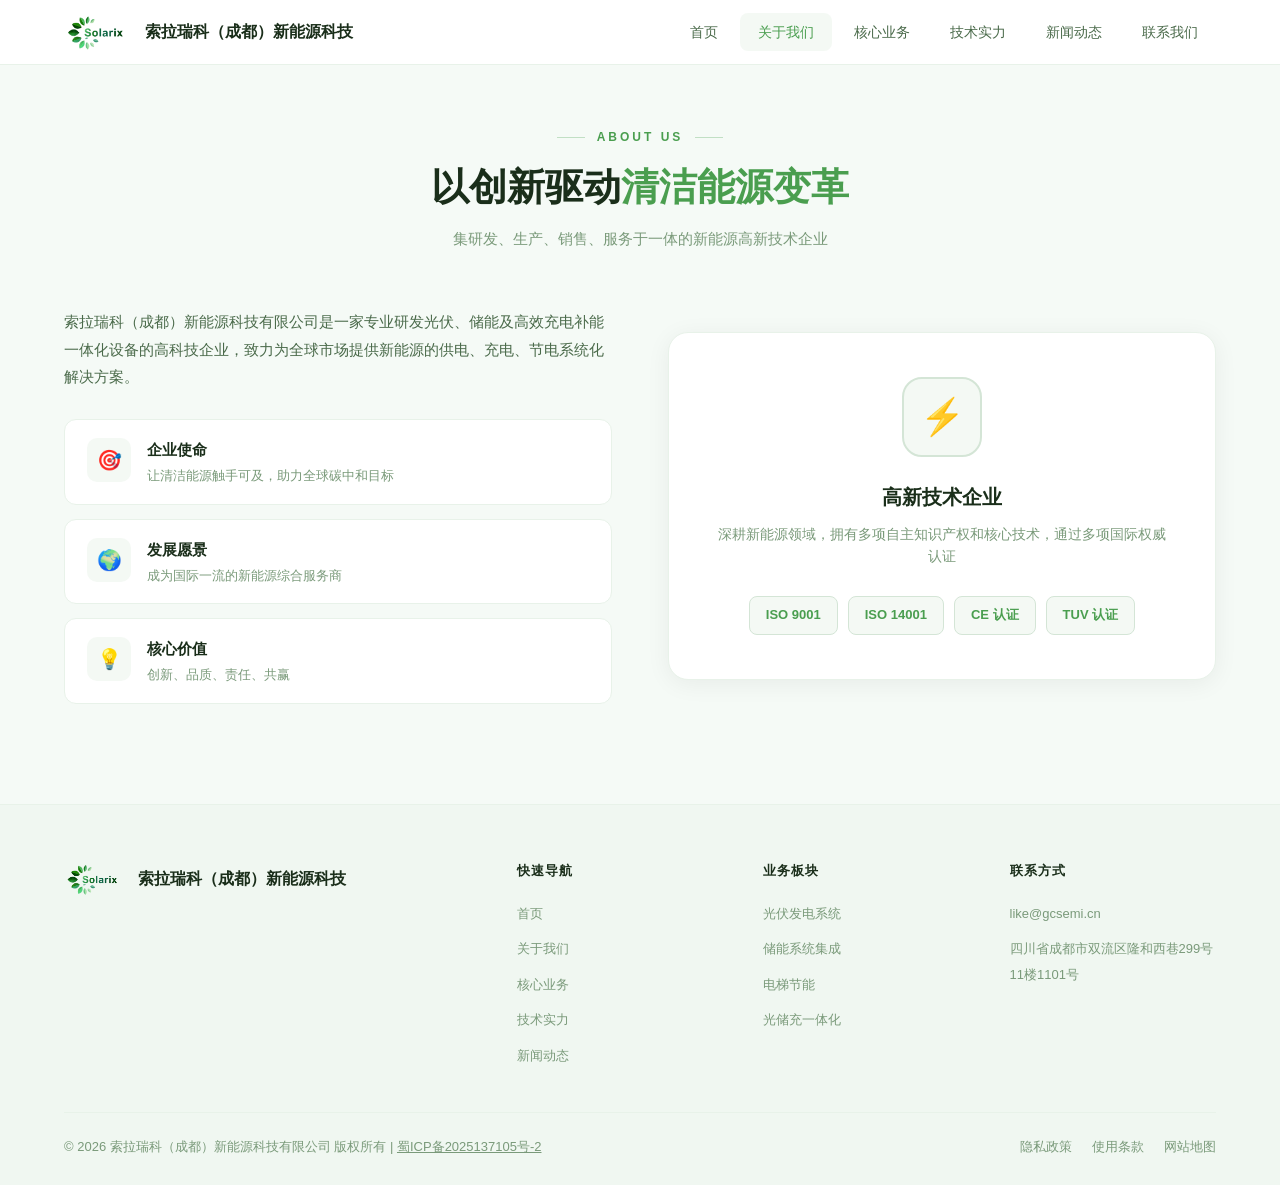
==== commit f3f73b2d: "feat: add 蜀ICP备2025137105号-2 to about.html footer" ====
--- a/about.html
+++ b/about.html
@@ -113,7 +113,7 @@
       </div>
     </div>
     <div class="footer-bottom">
-      <span>&copy; <span data-c="copyright_year">2026</span> <span data-c="company_full">索拉瑞科（成都）新能源科技有限公司</span> 版权所有</span>
+      <span>&copy; <span data-c="copyright_year">2026</span> <span data-c="company_full">索拉瑞科（成都）新能源科技有限公司</span> 版权所有 | <a href="https://beian.miit.gov.cn/" target="_blank" rel="noopener" style="color:inherit;">蜀ICP备2025137105号-2</a></span>
       <div class="links">
         <a href="#">隐私政策</a>
         <a href="#">使用条款</a>
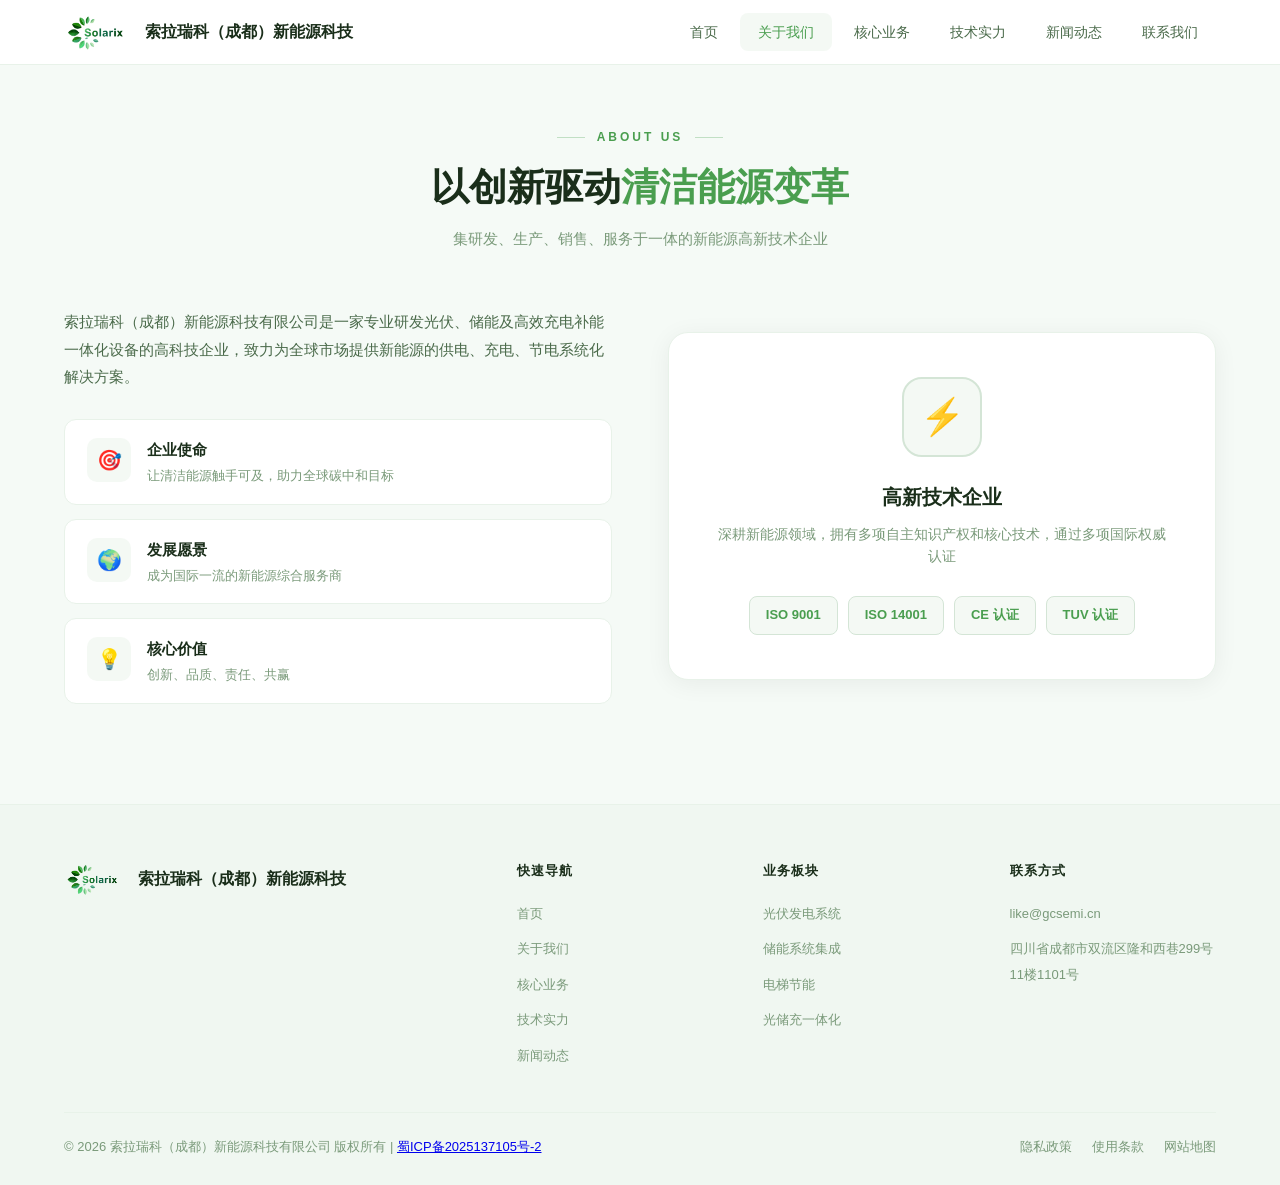
==== commit 5f04b308: "fix: ICP link visibility with icp-link class" ====
--- a/about.html
+++ b/about.html
@@ -113,7 +113,7 @@
       </div>
     </div>
     <div class="footer-bottom">
-      <span>&copy; <span data-c="copyright_year">2026</span> <span data-c="company_full">索拉瑞科（成都）新能源科技有限公司</span> 版权所有 | <a href="https://beian.miit.gov.cn/" target="_blank" rel="noopener" style="color:inherit;">蜀ICP备2025137105号-2</a></span>
+      <span>&copy; <span data-c="copyright_year">2026</span> <span data-c="company_full">索拉瑞科（成都）新能源科技有限公司</span> 版权所有 | <a href="https://beian.miit.gov.cn/" target="_blank" rel="noopener" class="icp-link">蜀ICP备2025137105号-2</a></span>
       <div class="links">
         <a href="#">隐私政策</a>
         <a href="#">使用条款</a>
